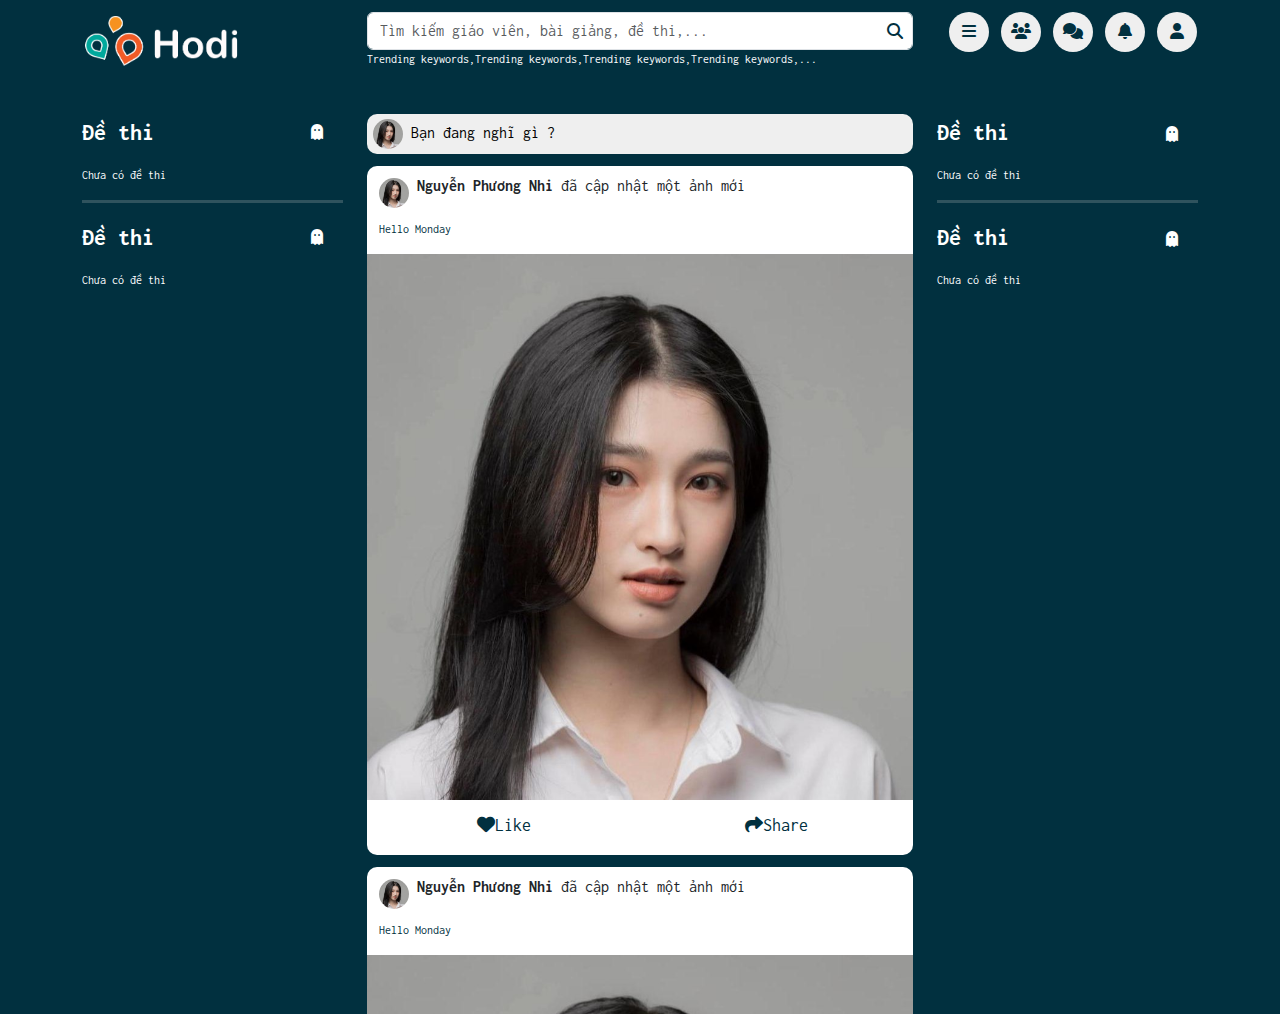
==== views/fanpage2.html @ 3163d786 "add new fanpage, test function page, js,fix intropage" ====
<!DOCTYPE html>
<html lang="en">

<head>
    <meta charset="UTF-8">
    <meta http-equiv="X-UA-Compatible" content="IE=edge">
    <meta name="viewport" content="width=device-width, initial-scale=1.0">
    <link rel="shortcut icon" type="image/png" href="/public/img/favicon.png" />
    <link href="https://cdn.jsdelivr.net/npm/bootstrap@5.3.0-alpha1/dist/css/bootstrap.min.css" rel="stylesheet">
    <script src="https://cdn.jsdelivr.net/npm/bootstrap@5.3.0-alpha1/dist/js/bootstrap.bundle.min.js"></script>
    <link rel="stylesheet" href="https://cdnjs.cloudflare.com/ajax/libs/font-awesome/6.4.0/css/all.min.css">
    <link rel="stylesheet" href="https://fonts.googleapis.com/css2?family=Inconsolata&display=swap">
    <link rel="stylesheet" href="../public/css/fanpage2.css">
    <title>Fanpage 2</title>

</head>

<body>
    <div class="container">
        <!---  Header  ---->
        <div class="row" id="header">
            <!--- Logo --->
            <div class="col-3">
                <img src="../public/img/logo.png" class="logo">
            </div>
            <!---- Search form ----->
            <div class="col-6">
                <form class="input-icons">
                    <input type="search" class="form-control" placeholder="Tìm kiếm giáo viên, bài giảng, đề thi,..."
                        aria-label="Search">
                    <i class="fa fa-search"></i>
                </form>

                <p>Trending keywords,Trending keywords,Trending keywords,Trending keywords,...</p>
            </div>
            <div class="col-3" id="top-right">
                <div class="listButton">
                    <button type="button" data-bs-toggle="dropdown" aria-expanded="false"><i class="fa fa-bars"></i></button>
                    <ul class="dropdown-menu">
                        <li><a class="dropdown-item" href="#">Action</a></li>
                        <li><a class="dropdown-item" href="#">Another action</a></li>
                        <li><a class="dropdown-item" href="#">Something else here</a></li>
                        <li>
                            <hr class="dropdown-divider">
                        </li>
                        <li><a class="dropdown-item" href="#">Separated link</a></li>
                    </ul>
                </div>
                <div class="friendsButton">
                    <button data-bs-toggle="dropdown" aria-expanded="false"><i class="fa fa-users"></i></button>
                    <ul class="dropdown-menu">
                        <li class="heading">Lời mời kết bạn</li>
                        <li>
                            <hr class="dropdown-divider">
                        </li>
                        <li class="content">Không có lời mời kết bạn mới</li>
                    </ul>
                </div>
                <div class="messButton">
                    <button data-bs-toggle="dropdown" aria-expanded="false"><i class="fa fa-comments"></i></button>
                    <ul class="dropdown-menu">
                        <li class="heading">Tin nhắn</li>
                        <li>
                            <hr class="dropdown-divider">
                        </li>
                        <li class="content">Không có tin nhắn mới</li>
                    </ul>
                </div>
                <div class="notificationButton">
                    <button type="button" data-bs-toggle="dropdown" aria-expanded="false"><i class="fa fa-bell"></i></button>
                    <ul class="dropdown-menu">
                        <li class="heading">Thông báo</li>
                        <li>
                            <hr class="dropdown-divider">
                        </li>
                        <li class="content">Không có thông báo mới</li>
                    </ul>
                </div>
                <div class="accountButton">
                    <button type="button" data-bs-toggle="dropdown" aria-expanded="false"><i
                            class="fa fa-user"></i></button>
                    <ul class="dropdown-menu">
                        <li><a class="dropdown-item" href="#"><i class="fa-solid fa-user"></i>Hồ sơ</a></li>
                        <li><a class="dropdown-item" href="#"><i class="fa-solid fa-user-gear"></i>Cài đặt và quyền riêng tư</a></li>
                        <li><a class="dropdown-item" href="#"><i class="fa-solid fa-sun"></i>Màn hình và trợ năng</a>
                        </li>
                        <li><a class="dropdown-item" href="#"><i class="fa-solid fa-right-from-bracket"></i>Đăng xuất</a></li>
                    </ul>
                </div>

            </div>

        </div>

        <div class="row" id="body">
            <div class="col-3" style="height: 90vh;">
                <div class="test">
                    <div class="test-header">
                        <p class="heading-text">Đề thi</p>
                        <i class="fa-solid fa-ghost"></i>
                    </div>
                    <div class="test-content">
                        <p>Chưa có đề thi</p>
                    </div>
                </div>
                <hr class="solid">
                <div class="class">
                    <div class="test-header">
                        <p class="heading-text">Đề thi</p>
                        <i class="fa-solid fa-ghost"></i>
                    </div>
                    <div class="test-content">
                        <p>Chưa có đề thi</p>
                    </div>
                </div>
            </div>
            <div class="col-6" id="center" >
                <button type="button" class="post-button" data-bs-toggle="modal" data-bs-target="#staticBackdrop">
                    <img src="../public/img/avatar2.jpg" class="avatar-list-contact"> Bạn đang nghĩ gì ?
                </button>
                <div class="post">
                    <div class="post-uploaded"> 
                        <img src="../public/img/avatar2.jpg" class="avatar-post"> 
                        <span class="person-name"> Nguyễn Phương Nhi</span> 
                        <span class="person-action">đã cập nhật một ảnh mới</span>
                    </div>
                    <div class="status-uploaded">
                        <p>Hello Monday</p>
                    </div>
                    <div class="image-uploaded"><img src="../public/img/avatar2.jpg" type="button" data-bs-toggle="modal" data-bs-target="#staticBackdrop"></div>
                    <div class="like-share">
                        <div class="like">
                            <p><i class="fa fa-heart"></i>Like</p>
                        </div>
                        <div class="share">
                            <p><i class="fa fa-share"></i>Share</p>
                        </div>
                    </div>
                </div>

                <div class="post">
                    <div class="post-uploaded"> 
                        <img src="../public/img/avatar2.jpg" class="avatar-post"> 
                        <span class="person-name"> Nguyễn Phương Nhi</span> 
                        <span class="person-action">đã cập nhật một ảnh mới</span>
                    </div>
                    <div class="status-uploaded">
                        <p>Hello Monday</p>
                    </div>
                    <div class="image-uploaded"><img src="../public/img/avatar2.jpg" type="button" data-bs-toggle="modal" data-bs-target="#staticBackdrop"></div>
                    <div class="like-share">
                        <div class="like">
                            <p><i class="fa fa-heart"></i>Like</p>
                        </div>
                        <div class="share">
                            <p><i class="fa fa-share"></i>Share</p>
                        </div>
                    </div>
                </div>
                
            </div>





            <div class="col-3" style="height: 90vh">
                    <div class="friend">
                        <div class="friend-header">
                            <p class="heading-text">Đề thi</p>
                            <i class="fa-solid fa-ghost"></i>
                        </div>
                        <div class="test-content">
                            <p>Chưa có đề thi</p>
                        </div>
                    </div>
                    <hr class="solid">
                    <div class="class">
                        <div class="friend-header">
                            <p class="heading-text">Đề thi</p>
                            <i class="fa-solid fa-ghost"></i>
                        </div>
                        <div class="test-content">
                            <p>Chưa có đề thi</p>
                        </div>
                    </div>
                </div>
            </div>
        </div>


      <!-- Modal -->
  <div class="modal fade " id="staticBackdrop" data-bs-backdrop="static" data-bs-keyboard="false" tabindex="-1" aria-labelledby="staticBackdropLabel" aria-hidden="true">
    <div class="modal-dialog modal-dialog-centered">
      <div class="modal-content">
        <div class="modal-header">
          <h1 class="modal-title fs-5" id="staticBackdropLabel"><img src="../public/img/avatar2.jpg" class="avatar-list-contact">  Đăng bài viết mới</h1>
          <button type="button" class="btn-close" data-bs-dismiss="modal" aria-label="Close"></button>
        </div>
        <div class="modal-body">
            <form class="postModal">
                <input class="form-control" placeholder="Bạn đang nghĩ gì ?" aria-label="Post">
              </form>
        </div>
        <div class="modal-footer">
          <button type="button" class="btn btn-secondary" data-bs-dismiss="modal">Hủy</button>
          <button type="button" class="btn btn-primary">Đăng</button>
        </div>
      </div>
    </div>
  </div>
</body>

</html>
---- public/css/fanpage2.css ----
body {
    background-color: #01303F;
    font-family: "Inconsolata", sans-serif;
    scrollbar-width: none;
}

.logo {
    height: 64px;
}

/* search form*/


p {
    color: white;
    font-family: "Inconsolata", sans-serif;
    font-size: 12px;
}

/* button header */
button {
    width: 40px;
    height: 40px;
    border: none;
    border-radius: 50%;
}

#top-right {
    display: flex;
    flex-direction: row;
}

button {
    margin-left: 12px;
}

.input-icons {
    position: relative;
}

.input-icons i {
    position: absolute;
    top: 50%;
    right: 10px;
    transform: translateY(-50%);
    size: 16px;
}

i{
    color: #01303F;
}

.input-icons input:focus + i{
    display: none;
}

li i{
    margin-right: 10px;
}

.notificationButton ul,.messButton ul,.friendsButton ul{
    width: 500px;
}

.heading{
    color: #01303F;
    font-size: 24px;
    margin-left: 12px;
    font-weight: bold;
}

.content{
    text-align: center;
}

.heading-text{
    color: white;
    font-size: 24px;
    font-weight: bold;
}

.test-header{
    display: flex;
    flex-direction: row;
}

.test-header i{
    color: white;
    margin-left: 60%;
    margin-top: 10px;
    width: 16px;
    cursor: pointer;
}

.avatar-list-contact{
    border-radius: 50%;
    width: 30px;
}

.post-button{
    width: 100%;
    border-radius: 10px;
    text-align: left;
    margin-left: 0px;
}

.modal-footer button{
    width: 20%;
}

.avatar-post{
    border-radius: 50%;
    width: 30px;
    margin-top: 12px;
    margin-left: 12px;
}

.person-name{
    font-weight: bolder;
}

.status-uploaded p{
    color: #01303F;
    margin-left: 12px;
    margin-top: 12px;
}
.post{
    width: 100%;
    background-color: white;
    margin-top: 12px;
    border-radius: 10px;
}

.image-uploaded{
    width: 100%;
    position: relative;
}

.image-uploaded img{
    width: 100%;
    cursor: pointer;
}

.like-share{
    display: flex;
    flex-direction: row;
    margin-top: 12px;
}

.like, .share{
    width: 50%;
}
.like p, .share p{
    color: #01303F;
    font-size: large;
    text-align: center;
}

.friend-header{
    display: flex;
    flex-direction: row;
}

.friend-header i{
    width: 16px;
    color: white;
    margin-left: 60%;
    margin-top: 12px;
}

#center{
    height: 100vh;
    overflow-y: auto; 
    scrollbar-width: none;
}

#center::-webkit-scrollbar{
    display: none;
}

body::-webkit-scrollbar{
    display: none;
}
#header{
    transition: background-color 0.5s ease-in-out;
    margin-top: 12px;
    height: 10vh;
}

hr.solid {
    border-top: 3px solid #bbb;
}

#body{
    margin-top: 12px;
}
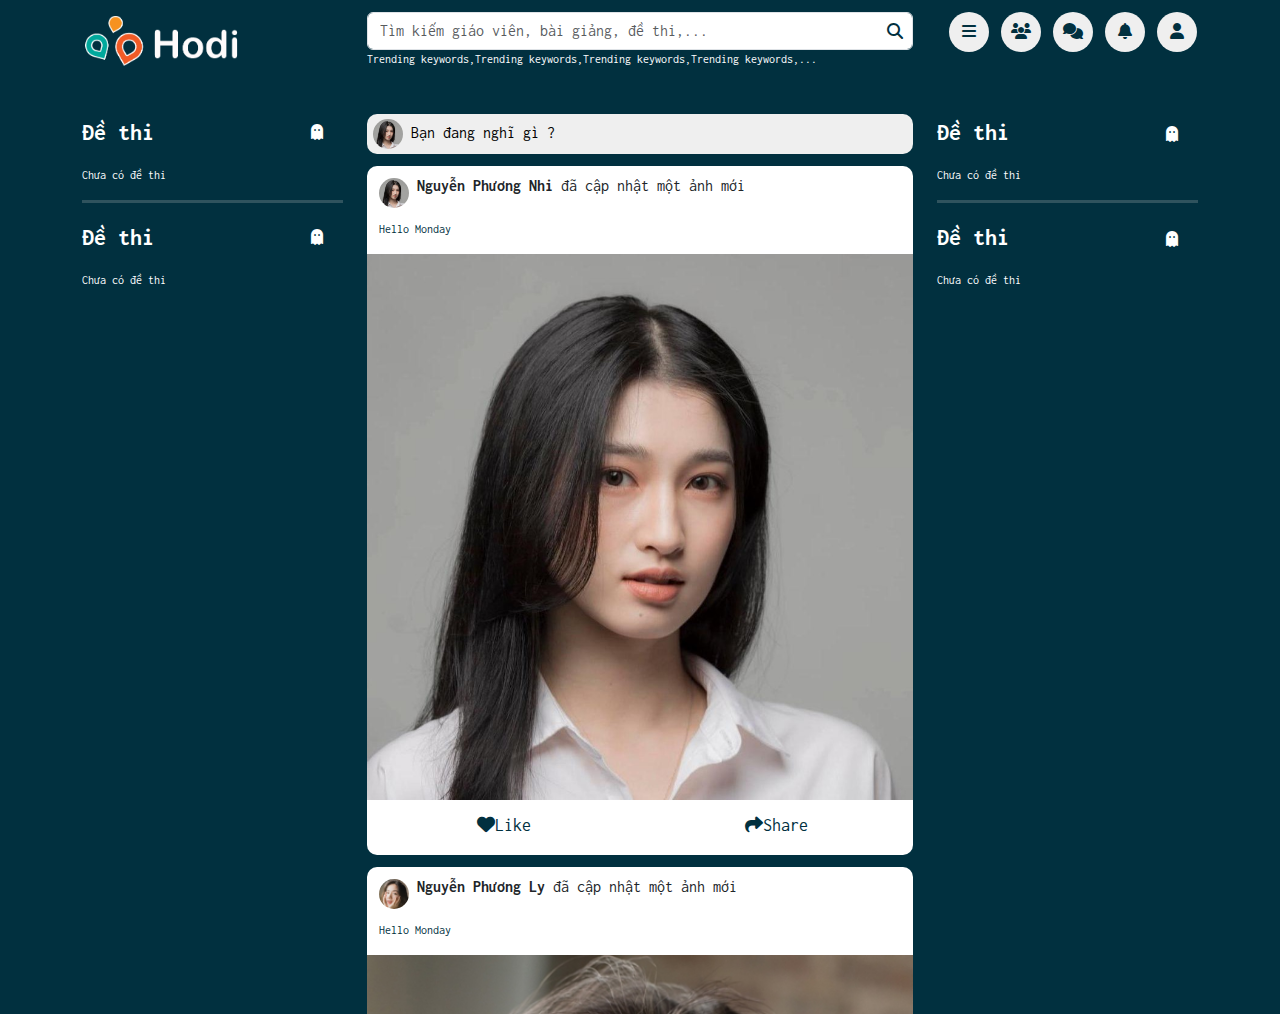
==== commit 61181c57: "new profile page, provide fanpage2" ====
--- a/views/fanpage2.html
+++ b/views/fanpage2.html
@@ -127,7 +127,27 @@
                     <div class="status-uploaded">
                         <p>Hello Monday</p>
                     </div>
-                    <div class="image-uploaded"><img src="../public/img/avatar2.jpg" type="button" data-bs-toggle="modal" data-bs-target="#staticBackdrop"></div>
+                    <div class="image-uploaded"><img src="../public/img/avatar2.jpg" type="button"  onclick="openModal(this)"></div>
+                    <div class="like-share">
+                        <div class="like">
+                            <p><i class="fa fa-heart"></i>Like</p>
+                        </div>
+                        <div class="share">
+                            <p><i class="fa fa-share"></i>Share</p>
+                        </div>
+                    </div>
+                </div>
+
+                <div class="post">
+                    <div class="post-uploaded"> 
+                        <img src="../public/img/phuongly - avatar.jpg" class="avatar-post"> 
+                        <span class="person-name"> Nguyễn Phương Ly</span> 
+                        <span class="person-action">đã cập nhật một ảnh mới</span>
+                    </div>
+                    <div class="status-uploaded">
+                        <p>Hello Monday</p>
+                    </div>
+                    <div class="image-uploaded"><img src="../public/img/phuongly.jpg" type="button"  onclick="openModal(this)"></div>
                     <div class="like-share">
                         <div class="like">
                             <p><i class="fa fa-heart"></i>Like</p>
@@ -147,7 +167,27 @@
                     <div class="status-uploaded">
                         <p>Hello Monday</p>
                     </div>
-                    <div class="image-uploaded"><img src="../public/img/avatar2.jpg" type="button" data-bs-toggle="modal" data-bs-target="#staticBackdrop"></div>
+                    <div class="image-uploaded"><img src="../public/img/intropage1.jpg" type="button"  onclick="openModal(this)"></div>
+                    <div class="like-share">
+                        <div class="like">
+                            <p><i class="fa fa-heart"></i>Like</p>
+                        </div>
+                        <div class="share">
+                            <p><i class="fa fa-share"></i>Share</p>
+                        </div>
+                    </div>
+                </div>
+
+                <div class="post">
+                    <div class="post-uploaded"> 
+                        <img src="../public/img/avatar2.jpg" class="avatar-post"> 
+                        <span class="person-name"> Nguyễn Phương Nhi</span> 
+                        <span class="person-action">đã cập nhật một ảnh mới</span>
+                    </div>
+                    <div class="status-uploaded">
+                        <p>Hello Monday</p>
+                    </div>
+                    <div class="image-uploaded"><img src="../public/img/intropage2.jpg" type="button"  onclick="openModal(this)"></div>
                     <div class="like-share">
                         <div class="like">
                             <p><i class="fa fa-heart"></i>Like</p>
@@ -209,6 +249,24 @@
       </div>
     </div>
   </div>
+
+
+  <!--- Modal image---->
+
+  <div id="myModal" class="modal">
+    <!-- Modal content -->
+    <div class="modal-content" id="modal-content">
+      <div class="left-modal">
+        <div class="close-icon" onclick="closeModal()"><i class="fa-sharp fa-solid fa-xmark"></i></div>
+      <img id="modal-image" src="" alt="modal image">
+      </div>
+      <div class="right-modal">
+        
+      </div>
+    </div>
+  </div>
+
+  <script src="../public/js/fanpage2/openImageModal.js"></script>
 </body>
 
 </html>--- a/public/css/fanpage2.css
+++ b/public/css/fanpage2.css
@@ -46,45 +46,45 @@
     size: 16px;
 }
 
-i{
-    color: #01303F;
-}
-
-.input-icons input:focus + i{
+i {
+    color: #01303F;
+}
+
+.input-icons input:focus+i {
     display: none;
 }
 
-li i{
+li i {
     margin-right: 10px;
 }
 
-.notificationButton ul,.messButton ul,.friendsButton ul{
+.notificationButton ul, .messButton ul, .friendsButton ul {
     width: 500px;
 }
 
-.heading{
+.heading {
     color: #01303F;
     font-size: 24px;
     margin-left: 12px;
     font-weight: bold;
 }
 
-.content{
+.content {
     text-align: center;
 }
 
-.heading-text{
+.heading-text {
     color: white;
     font-size: 24px;
     font-weight: bold;
 }
 
-.test-header{
-    display: flex;
-    flex-direction: row;
-}
-
-.test-header i{
+.test-header {
+    display: flex;
+    flex-direction: row;
+}
+
+.test-header i {
     color: white;
     margin-left: 60%;
     margin-top: 10px;
@@ -92,96 +92,99 @@
     cursor: pointer;
 }
 
-.avatar-list-contact{
+.avatar-list-contact {
     border-radius: 50%;
     width: 30px;
 }
 
-.post-button{
+.post-button {
     width: 100%;
     border-radius: 10px;
     text-align: left;
     margin-left: 0px;
 }
 
-.modal-footer button{
+.modal-footer button {
     width: 20%;
 }
 
-.avatar-post{
+.avatar-post {
     border-radius: 50%;
     width: 30px;
     margin-top: 12px;
     margin-left: 12px;
 }
 
-.person-name{
+.person-name {
     font-weight: bolder;
 }
 
-.status-uploaded p{
-    color: #01303F;
-    margin-left: 12px;
-    margin-top: 12px;
-}
-.post{
+.status-uploaded p {
+    color: #01303F;
+    margin-left: 12px;
+    margin-top: 12px;
+}
+
+.post {
     width: 100%;
     background-color: white;
     margin-top: 12px;
     border-radius: 10px;
 }
 
-.image-uploaded{
+.image-uploaded {
     width: 100%;
     position: relative;
 }
 
-.image-uploaded img{
+.image-uploaded img {
     width: 100%;
     cursor: pointer;
 }
 
-.like-share{
-    display: flex;
-    flex-direction: row;
-    margin-top: 12px;
-}
-
-.like, .share{
+.like-share {
+    display: flex;
+    flex-direction: row;
+    margin-top: 12px;
+}
+
+.like, .share {
     width: 50%;
 }
-.like p, .share p{
+
+.like p, .share p {
     color: #01303F;
     font-size: large;
     text-align: center;
 }
 
-.friend-header{
-    display: flex;
-    flex-direction: row;
-}
-
-.friend-header i{
+.friend-header {
+    display: flex;
+    flex-direction: row;
+}
+
+.friend-header i {
     width: 16px;
     color: white;
     margin-left: 60%;
     margin-top: 12px;
 }
 
-#center{
+#center {
     height: 100vh;
-    overflow-y: auto; 
+    overflow-y: auto;
     scrollbar-width: none;
 }
 
-#center::-webkit-scrollbar{
+#center::-webkit-scrollbar {
     display: none;
 }
 
-body::-webkit-scrollbar{
+body::-webkit-scrollbar {
     display: none;
 }
-#header{
+
+#header {
     transition: background-color 0.5s ease-in-out;
     margin-top: 12px;
     height: 10vh;
@@ -191,6 +194,67 @@
     border-top: 3px solid #bbb;
 }
 
-#body{
-    margin-top: 12px;
-}+#body {
+    margin-top: 12px;
+}
+
+
+#modal-content{
+    display: flex;
+    flex-direction: row;
+    height: 100vh;
+    width: 100%;
+}
+
+.left-modal{
+    width: 75%;
+    background-color: black;
+    display: flex;
+  justify-content: center;
+  align-items: center;
+  overflow: hidden;
+}
+.right-modal{
+    width: 25%;
+}
+#modal-image{
+   max-width: 100%;
+    max-height: 100%;
+}
+
+
+
+.close-icon{
+  position: absolute;
+  top: 5%;
+  left: 5%;
+  transform: translate(-50%, -50%);
+  background-color: rgba(255, 255, 255, 0.7);
+  border-radius: 50%;
+  color: #333;
+  padding: 10px;
+  width: 40px;
+  height: 40px;
+  cursor: pointer;
+  justify-content: center;
+  display: flex;
+}
+
+.close-icon:hover{
+    background-color: aliceblue;
+}
+
+
+.close-icon i{
+    width: 40px;
+    height: 40px;
+    padding: 0;
+}
+
+
+.like p{
+    cursor: pointer;
+}
+.like i:active{
+    color: red;
+}
